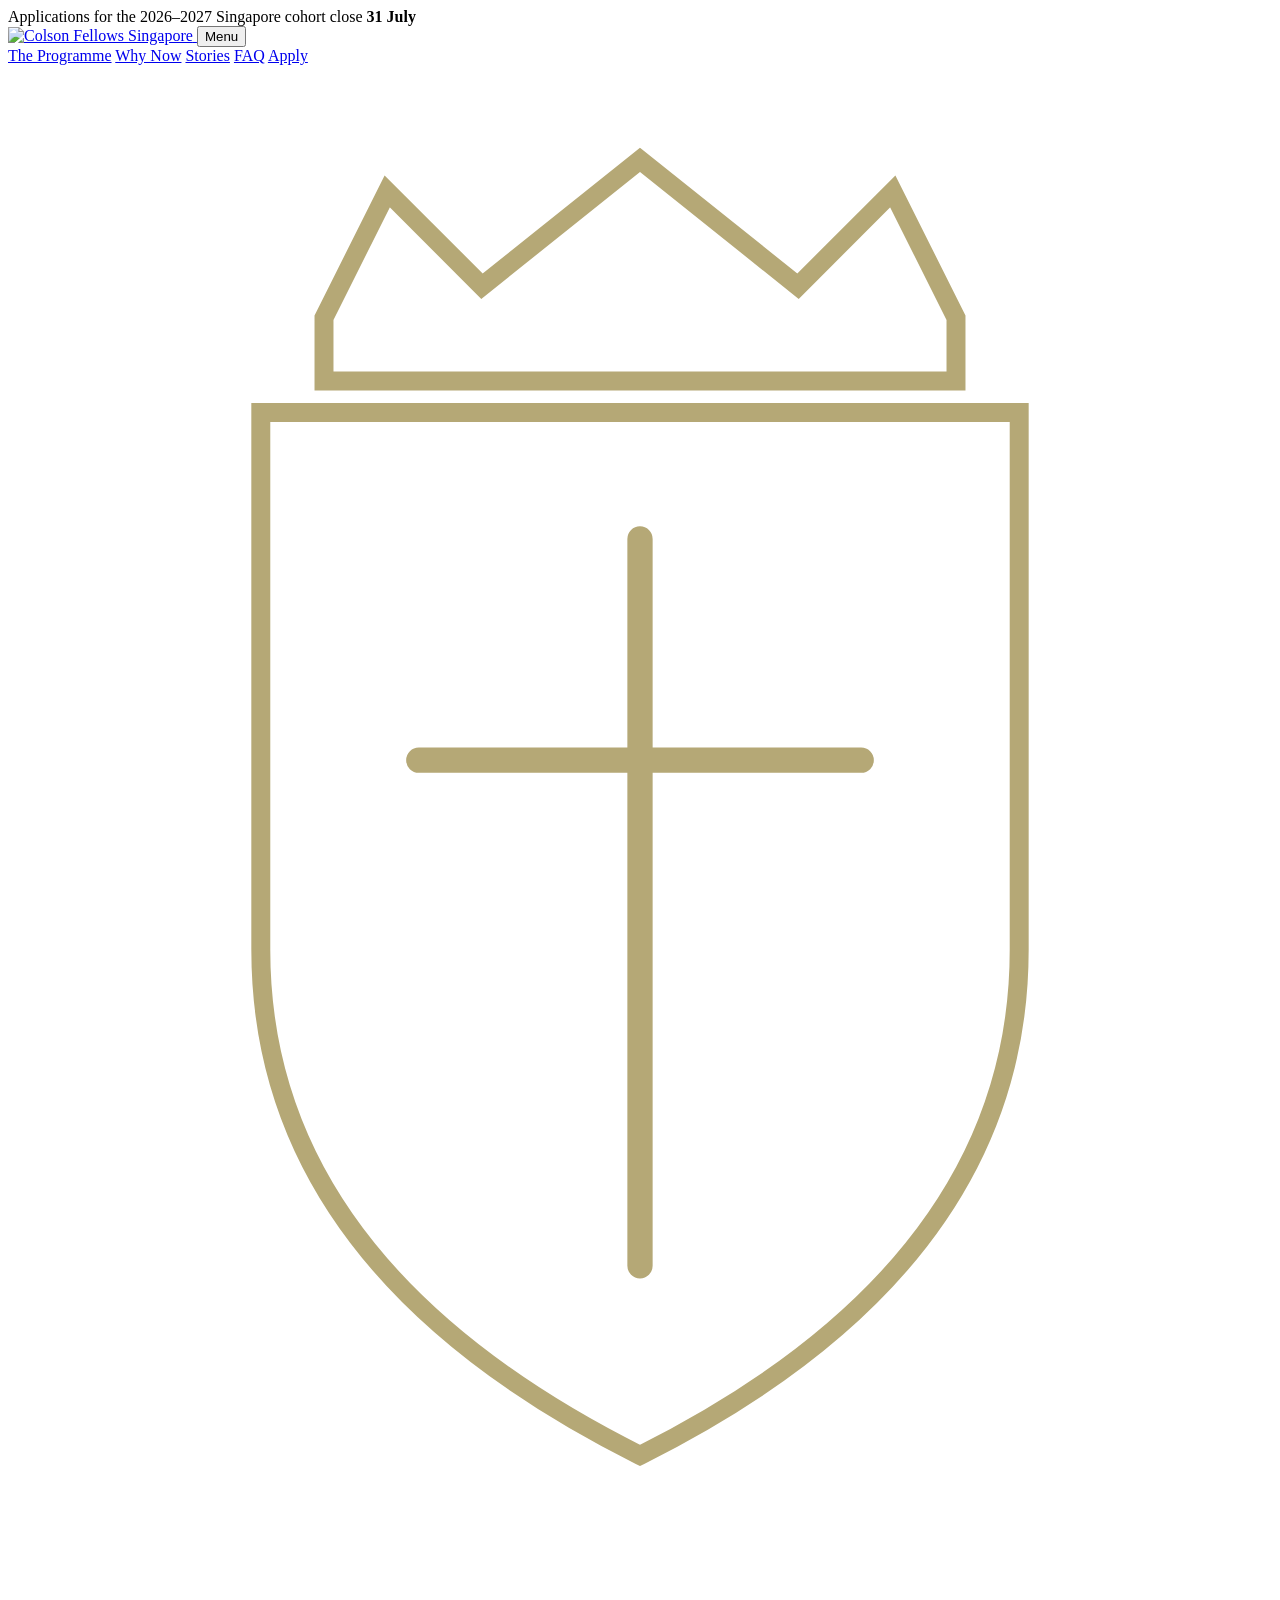
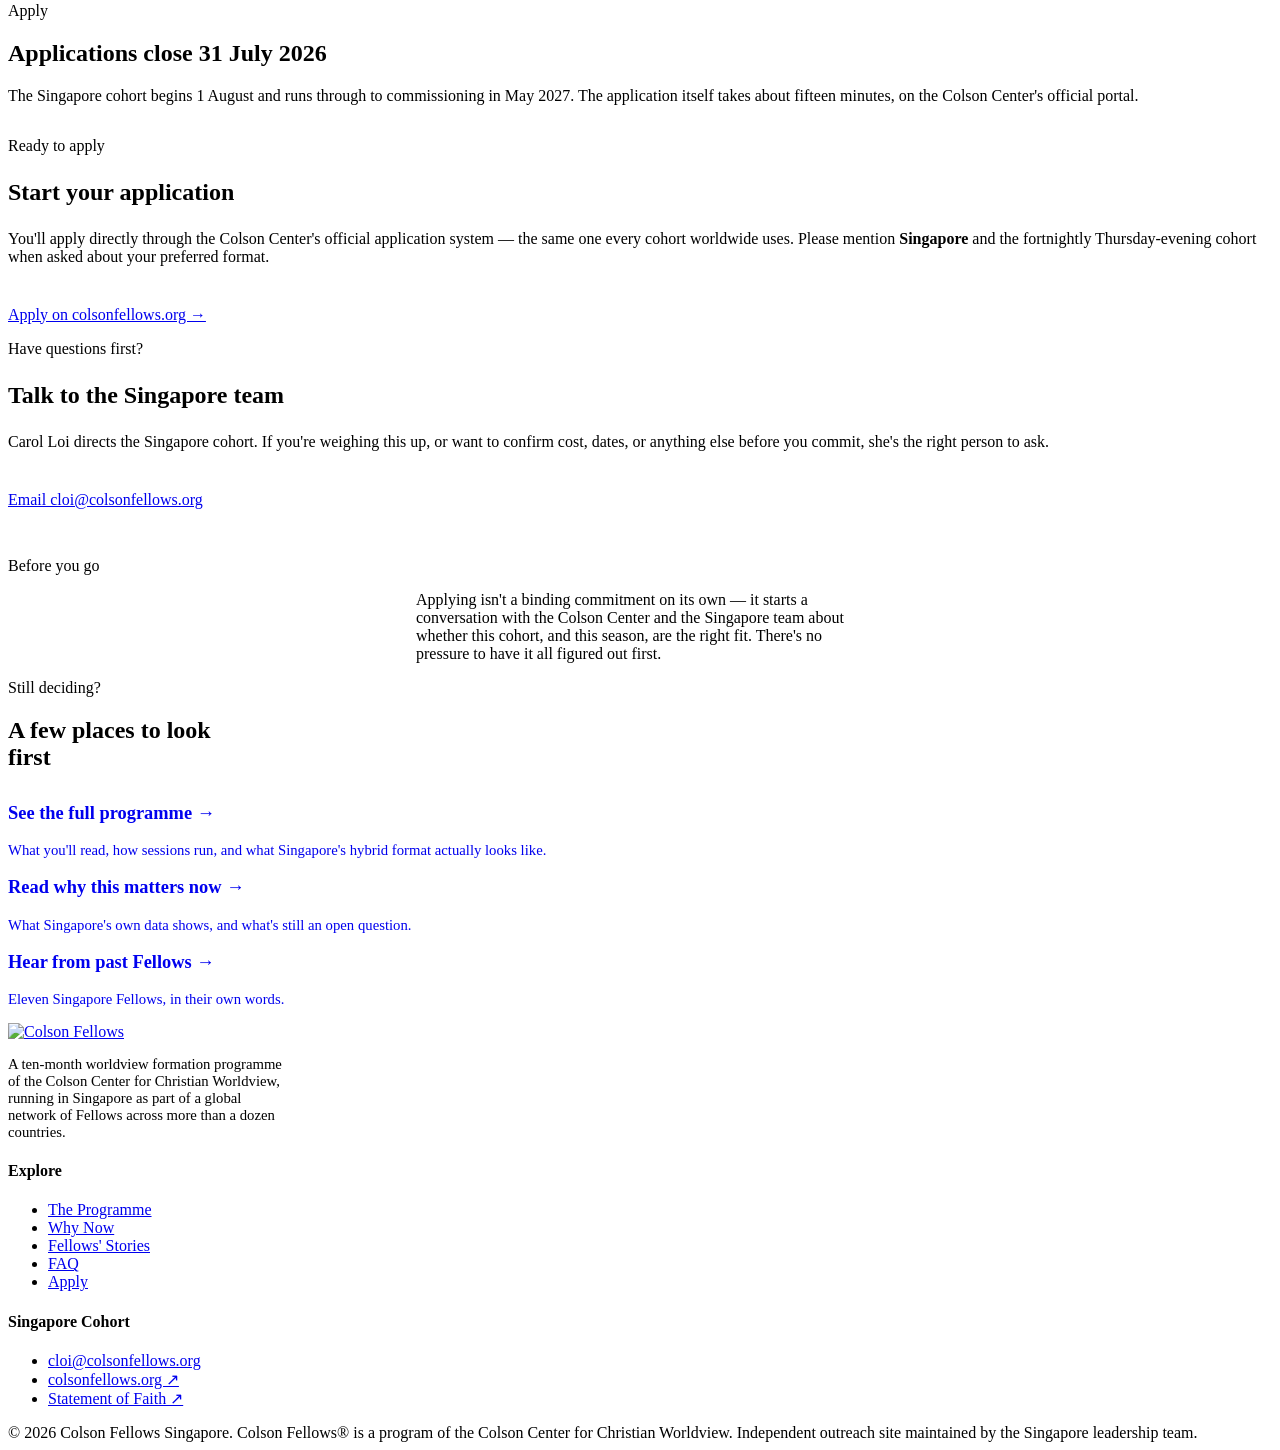
==== apply.html @ 88bb486b "Add files via upload" ====
<!DOCTYPE html>
<html lang="en">
<head>
<meta charset="UTF-8">
<meta name="viewport" content="width=device-width, initial-scale=1.0">
<title>Apply — Colson Fellows Singapore</title>
<meta name="description" content="Apply for the 2026–2027 Colson Fellows Singapore cohort. Applications close 31 July 2026.">
<link rel="icon" type="image/png" sizes="16x16" href="images/favicon-16.png">
<link rel="icon" type="image/png" sizes="32x32" href="images/favicon-32.png">
<link rel="apple-touch-icon" href="images/favicon-180.png">
<link rel="stylesheet" href="css/style.css">
</head>
<body>

<div class="utility-bar">
  Applications for the 2026–2027 Singapore cohort close <strong>31 July</strong>
</div>

<header class="site">
  <div class="site-nav">
    <a href="index.html" class="brand">
      <img src="images/logo.webp" alt="Colson Fellows">
      <span class="brand-region">Singapore</span>
    </a>
    <button class="nav-toggle" aria-label="Toggle navigation" aria-expanded="false">Menu</button>
    <nav class="primary" id="primary-nav">
      <a href="program.html">The Programme</a>
      <a href="why.html">Why Now</a>
      <a href="stories.html">Stories</a>
      <a href="faq.html">FAQ</a>
      <a href="apply.html" class="btn-apply-nav" aria-current="page">Apply</a>
    </nav>
  </div>
</header>

<main>

  <section class="hero center">
    <svg class="hero-crest" viewBox="0 0 200 240" xmlns="http://www.w3.org/2000/svg" aria-hidden="true" focusable="false">
      <path d="M50 40 L60 20 L75 35 L100 15 L125 35 L140 20 L150 40 L150 50 L50 50 Z" fill="none" stroke="#B5A876" stroke-width="3"/>
      <path d="M40 55 L160 55 L160 140 Q160 190 100 220 Q40 190 40 140 Z" fill="none" stroke="#B5A876" stroke-width="3"/>
      <path d="M100 75 L100 190 M65 110 L135 110" stroke="#B5A876" stroke-width="4" stroke-linecap="round"/>
    </svg>
    <div class="wrap-narrow">
      <p class="eyebrow" style="justify-content:center;">Apply</p>
      <h1>Applications close 31 July 2026</h1>
      <p class="lede" style="margin-left:auto; margin-right:auto;">The Singapore cohort begins 1 August and runs through to commissioning in May 2027. The application itself takes about fifteen minutes, on the Colson Center's official portal.</p>
    </div>
  </section>

  <section class="on-cream">
    <div class="wrap-narrow">
      <div class="two-col" style="align-items:stretch;">

        <div class="card center" style="border-top:4px solid var(--gold); display:flex; flex-direction:column; justify-content:space-between;">
          <div>
            <p class="pill">Ready to apply</p>
            <h3 style="font-size:1.5rem;">Start your application</h3>
            <p>You'll apply directly through the Colson Center's official application system — the same one every cohort worldwide uses. Please mention <strong>Singapore</strong> and the fortnightly Thursday-evening cohort when asked about your preferred format.</p>
          </div>
          <a href="https://www.colsonfellows.org/apply/" target="_blank" rel="noopener" class="btn btn-gold btn-lg btn-block" style="margin-top:1.5rem;">Apply on colsonfellows.org →</a>
        </div>

        <div class="card center" style="display:flex; flex-direction:column; justify-content:space-between;">
          <div>
            <p class="pill" style="background:var(--parchment);">Have questions first?</p>
            <h3 style="font-size:1.5rem;">Talk to the Singapore team</h3>
            <p>Carol Loi directs the Singapore cohort. If you're weighing this up, or want to confirm cost, dates, or anything else before you commit, she's the right person to ask.</p>
          </div>
          <a href="mailto:cloi@colsonfellows.org" class="btn btn-outline-navy btn-lg btn-block" style="margin-top:1.5rem;">Email cloi@colsonfellows.org</a>
        </div>

      </div>

      <div class="format-box center" style="margin-top:3rem;">
        <p class="eyebrow" style="justify-content:center;">Before you go</p>
        <p style="max-width:56ch; margin:0 auto;">Applying isn't a binding commitment on its own — it starts a conversation with the Colson Center and the Singapore team about whether this cohort, and this season, are the right fit. There's no pressure to have it all figured out first.</p>
      </div>
    </div>
  </section>

  <section class="on-navy">
    <div class="wrap">
      <p class="eyebrow">Still deciding?</p>
      <h2 style="max-width:20ch;">A few places to look first</h2>
      <div class="grid grid-3" style="margin-top:2rem;">
        <a href="program.html" class="card" style="background:var(--navy-mid); border-color:var(--line-on-navy); text-decoration:none;">
          <h3 style="color:var(--cream); font-size:1.15rem;">See the full programme →</h3>
          <p style="color:var(--gold-light); font-size:0.92rem;">What you'll read, how sessions run, and what Singapore's hybrid format actually looks like.</p>
        </a>
        <a href="why.html" class="card" style="background:var(--navy-mid); border-color:var(--line-on-navy); text-decoration:none;">
          <h3 style="color:var(--cream); font-size:1.15rem;">Read why this matters now →</h3>
          <p style="color:var(--gold-light); font-size:0.92rem;">What Singapore's own data shows, and what's still an open question.</p>
        </a>
        <a href="stories.html" class="card" style="background:var(--navy-mid); border-color:var(--line-on-navy); text-decoration:none;">
          <h3 style="color:var(--cream); font-size:1.15rem;">Hear from past Fellows →</h3>
          <p style="color:var(--gold-light); font-size:0.92rem;">Eleven Singapore Fellows, in their own words.</p>
        </a>
      </div>
    </div>
  </section>

</main>

<footer class="site">
  <div class="wrap">
    <div class="foot-grid">
      <div>
        <a href="index.html" class="brand"><img src="images/logo.webp" alt="Colson Fellows"></a>
        <p style="max-width:38ch; font-size:0.92rem;">A ten-month worldview formation programme of the Colson Center for Christian Worldview, running in Singapore as part of a global network of Fellows across more than a dozen countries.</p>
      </div>
      <div>
        <h4>Explore</h4>
        <ul>
          <li><a href="program.html">The Programme</a></li>
          <li><a href="why.html">Why Now</a></li>
          <li><a href="stories.html">Fellows' Stories</a></li>
          <li><a href="faq.html">FAQ</a></li>
          <li><a href="apply.html">Apply</a></li>
        </ul>
      </div>
      <div>
        <h4>Singapore Cohort</h4>
        <ul>
          <li><a href="mailto:cloi@colsonfellows.org">cloi@colsonfellows.org</a></li>
          <li><a href="https://www.colsonfellows.org" target="_blank" rel="noopener">colsonfellows.org ↗</a></li>
          <li><a href="https://www.colsonfellows.org/statement-of-faith/" target="_blank" rel="noopener">Statement of Faith ↗</a></li>
        </ul>
      </div>
    </div>
    <div class="fine">
      <span>&copy; 2026 Colson Fellows Singapore. Colson Fellows&reg; is a program of the Colson Center for Christian Worldview.</span>
      <span>Independent outreach site maintained by the Singapore leadership team.</span>
    </div>
  </div>
</footer>

<script src="js/main.js"></script>
</body>
</html>
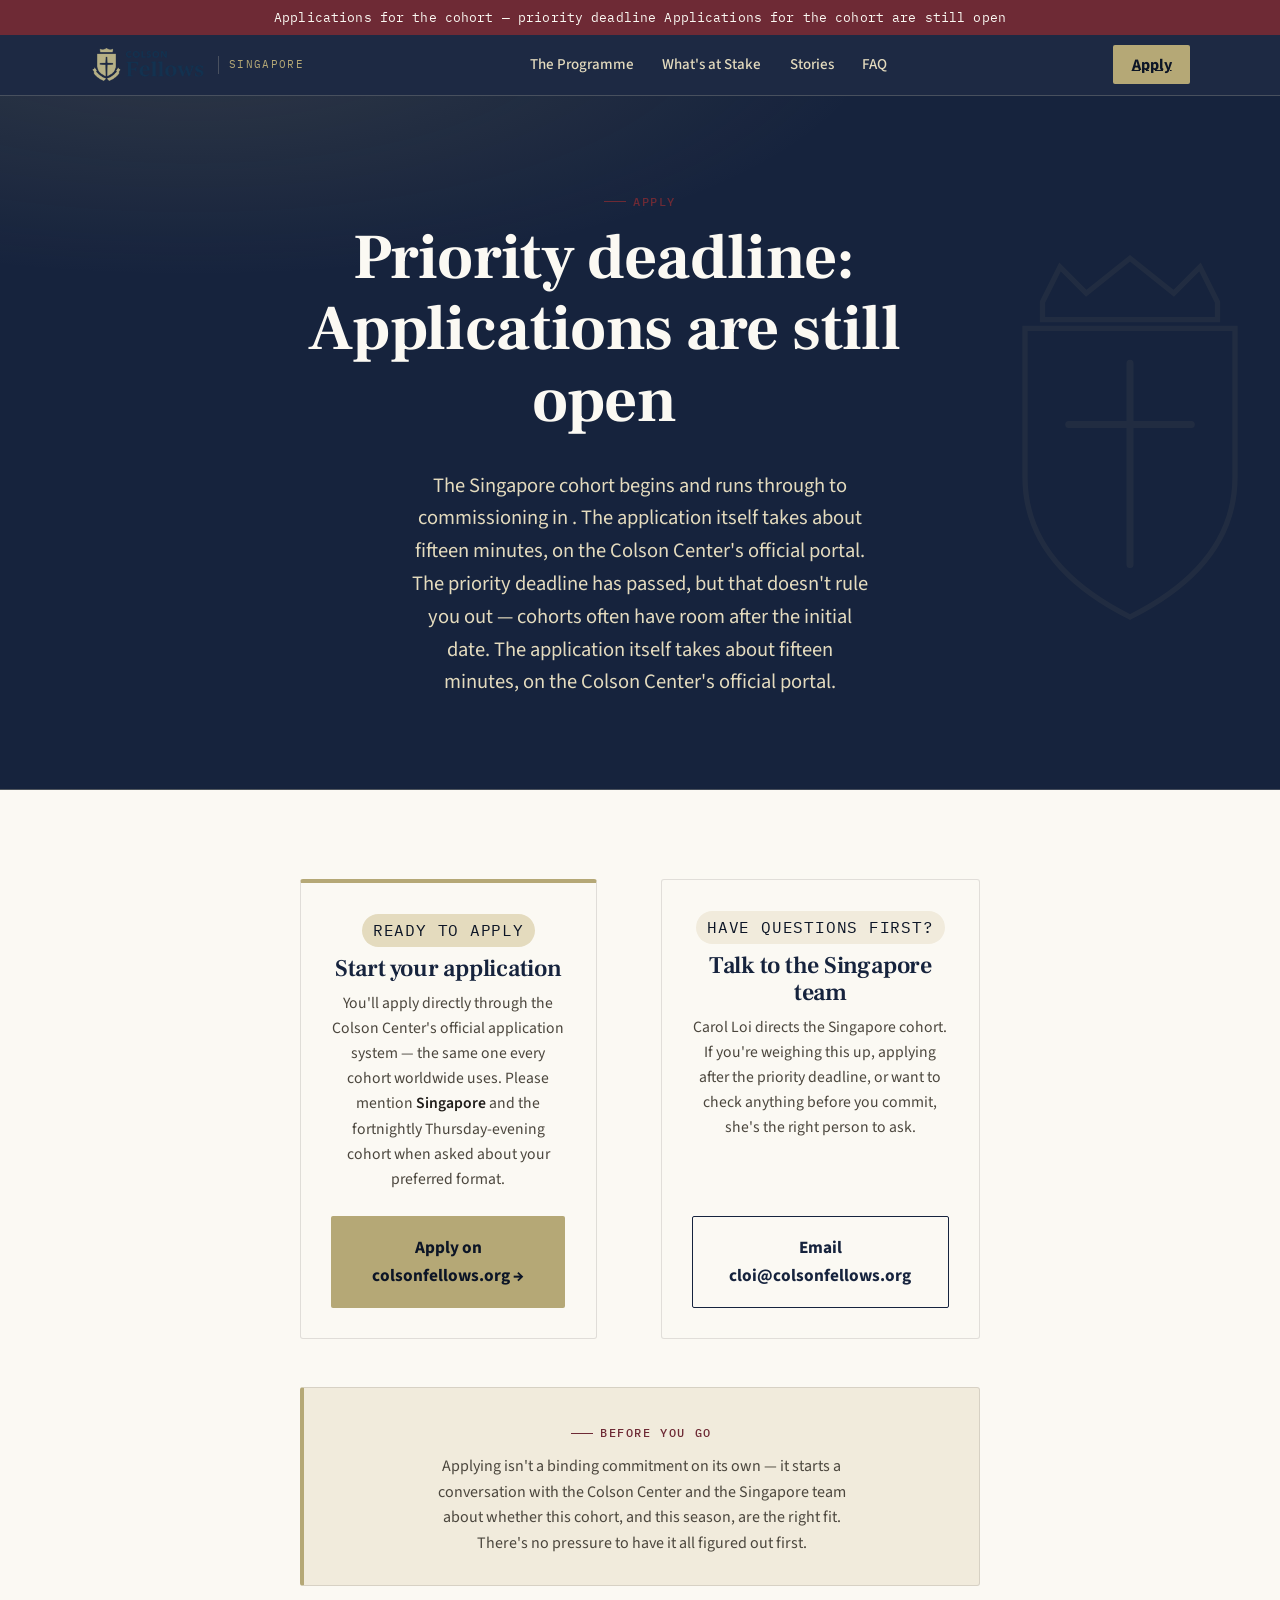
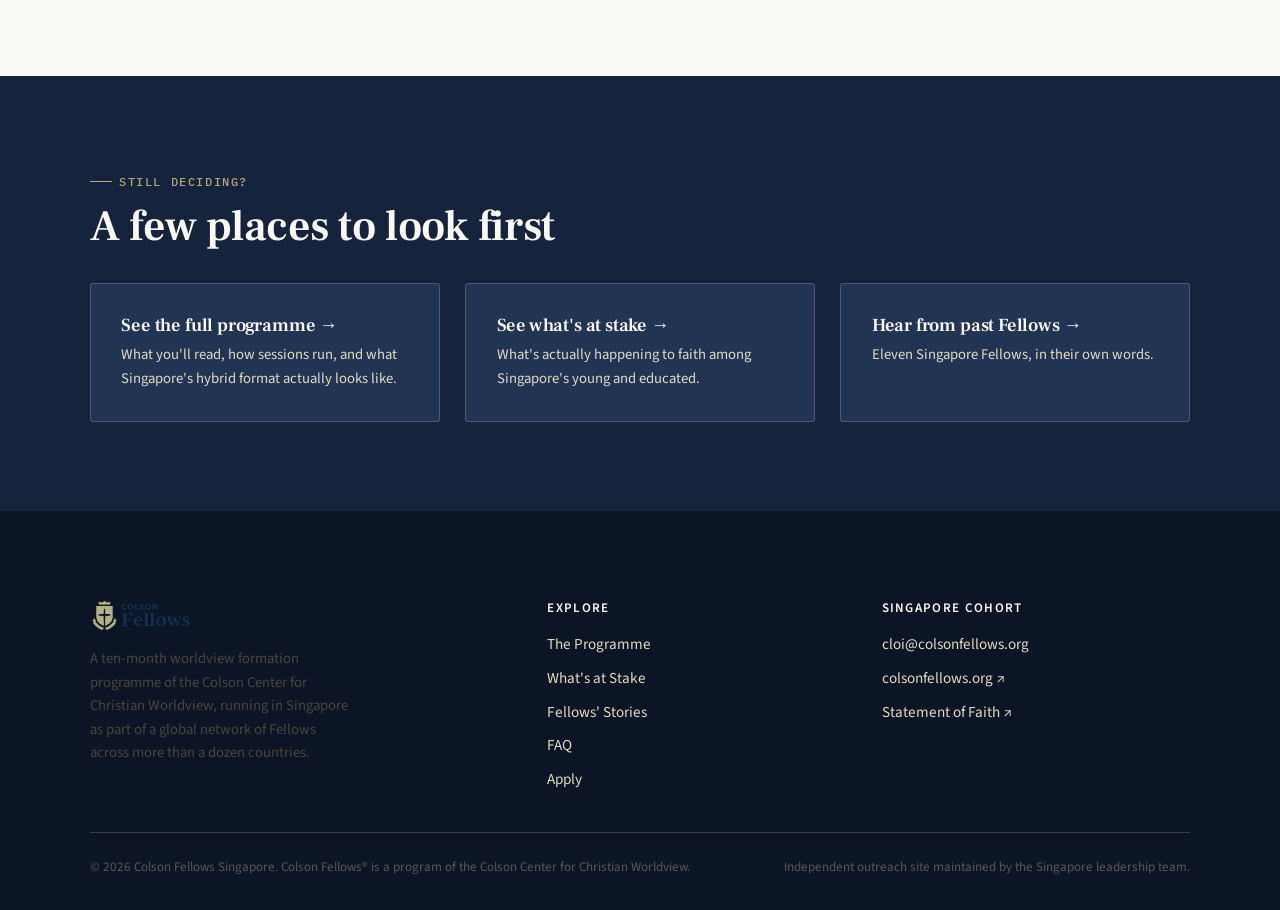
==== commit b33e0ddf: "Add files via upload" ====
--- a/apply.html
+++ b/apply.html
@@ -4,7 +4,7 @@
 <meta charset="UTF-8">
 <meta name="viewport" content="width=device-width, initial-scale=1.0">
 <title>Apply — Colson Fellows Singapore</title>
-<meta name="description" content="Apply for the 2026–2027 Colson Fellows Singapore cohort. Applications close 31 July 2026.">
+<meta name="description" content="Apply for the Colson Fellows Singapore cohort.">
 <link rel="icon" type="image/png" sizes="16x16" href="images/favicon-16.png">
 <link rel="icon" type="image/png" sizes="32x32" href="images/favicon-32.png">
 <link rel="apple-touch-icon" href="images/favicon-180.png">
@@ -13,7 +13,8 @@
 <body>
 
 <div class="utility-bar">
-  Applications for the 2026–2027 Singapore cohort close <strong>31 July</strong>
+  <span data-before-deadline>Applications for the <span data-field="cohortLabel"></span> cohort — priority deadline <strong data-field="applicationDeadline"></strong></span>
+  <span data-after-deadline>Applications for the <span data-field="cohortLabel"></span> cohort are still open</span>
 </div>
 
 <header class="site">
@@ -22,14 +23,16 @@
       <img src="images/logo.webp" alt="Colson Fellows">
       <span class="brand-region">Singapore</span>
     </a>
-    <button class="nav-toggle" aria-label="Toggle navigation" aria-expanded="false">Menu</button>
     <nav class="primary" id="primary-nav">
       <a href="program.html">The Programme</a>
-      <a href="why.html">Why Now</a>
+      <a href="why.html">What's at Stake</a>
       <a href="stories.html">Stories</a>
       <a href="faq.html">FAQ</a>
+    </nav>
+    <div class="nav-actions">
       <a href="apply.html" class="btn-apply-nav" aria-current="page">Apply</a>
-    </nav>
+      <button class="nav-toggle" aria-label="Toggle navigation" aria-expanded="false">Menu</button>
+    </div>
   </div>
 </header>
 
@@ -43,8 +46,11 @@
     </svg>
     <div class="wrap-narrow">
       <p class="eyebrow" style="justify-content:center;">Apply</p>
-      <h1>Applications close 31 July 2026</h1>
-      <p class="lede" style="margin-left:auto; margin-right:auto;">The Singapore cohort begins 1 August and runs through to commissioning in May 2027. The application itself takes about fifteen minutes, on the Colson Center's official portal.</p>
+      <h1><span data-before-deadline>Priority deadline: <span data-field="applicationDeadline"></span></span><span data-after-deadline>Applications are still open</span></h1>
+      <p class="lede" style="margin-left:auto; margin-right:auto;">
+        <span data-before-deadline>The <span data-field="cohortLabel"></span> Singapore cohort begins <span data-field="cohortStart"></span> and runs through to commissioning in <span data-field="commissioning"></span>. The application itself takes about fifteen minutes, on the Colson Center's official portal.</span>
+        <span data-after-deadline>The priority deadline has passed, but that doesn't rule you out — cohorts often have room after the initial date. The application itself takes about fifteen minutes, on the Colson Center's official portal.</span>
+      </p>
     </div>
   </section>
 
@@ -65,7 +71,7 @@
           <div>
             <p class="pill" style="background:var(--parchment);">Have questions first?</p>
             <h3 style="font-size:1.5rem;">Talk to the Singapore team</h3>
-            <p>Carol Loi directs the Singapore cohort. If you're weighing this up, or want to confirm cost, dates, or anything else before you commit, she's the right person to ask.</p>
+            <p>Carol Loi directs the Singapore cohort. If you're weighing this up, applying after the priority deadline, or want to check anything before you commit, she's the right person to ask.</p>
           </div>
           <a href="mailto:cloi@colsonfellows.org" class="btn btn-outline-navy btn-lg btn-block" style="margin-top:1.5rem;">Email cloi@colsonfellows.org</a>
         </div>
@@ -89,8 +95,8 @@
           <p style="color:var(--gold-light); font-size:0.92rem;">What you'll read, how sessions run, and what Singapore's hybrid format actually looks like.</p>
         </a>
         <a href="why.html" class="card" style="background:var(--navy-mid); border-color:var(--line-on-navy); text-decoration:none;">
-          <h3 style="color:var(--cream); font-size:1.15rem;">Read why this matters now →</h3>
-          <p style="color:var(--gold-light); font-size:0.92rem;">What Singapore's own data shows, and what's still an open question.</p>
+          <h3 style="color:var(--cream); font-size:1.15rem;">See what's at stake →</h3>
+          <p style="color:var(--gold-light); font-size:0.92rem;">What's actually happening to faith among Singapore's young and educated.</p>
         </a>
         <a href="stories.html" class="card" style="background:var(--navy-mid); border-color:var(--line-on-navy); text-decoration:none;">
           <h3 style="color:var(--cream); font-size:1.15rem;">Hear from past Fellows →</h3>
@@ -113,7 +119,7 @@
         <h4>Explore</h4>
         <ul>
           <li><a href="program.html">The Programme</a></li>
-          <li><a href="why.html">Why Now</a></li>
+          <li><a href="why.html">What's at Stake</a></li>
           <li><a href="stories.html">Fellows' Stories</a></li>
           <li><a href="faq.html">FAQ</a></li>
           <li><a href="apply.html">Apply</a></li>
@@ -135,6 +141,7 @@
   </div>
 </footer>
 
+<script src="js/config.js"></script>
 <script src="js/main.js"></script>
 </body>
 </html>
--- a/css/style.css
+++ b/css/style.css
@@ -0,0 +1,433 @@
+/* =========================================================
+   Colson Fellows Singapore — Design System
+   Palette drawn from the Colson Fellows crest: deep navy,
+   shield gold, and an aged-parchment ground, with oxblood
+   as the single warm accent. Display type is a literary
+   serif (Frank Ruhl Libre) to echo the programme's own
+   emphasis on reading and formation through old books;
+   body type is a plain, highly-legible humanist sans.
+   ========================================================= */
+
+@import url('https://fonts.googleapis.com/css2?family=Frank+Ruhl+Libre:wght@400;500;600;700;900&family=Source+Sans+3:ital,wght@0,400;0,500;0,600;0,700;1,400&family=IBM+Plex+Mono:wght@400;500&display=swap');
+
+:root{
+  /* Colour */
+  --navy:        #16233D;
+  --navy-dark:   #0C1526;
+  --navy-mid:    #223454;
+  --gold:        #B5A876;
+  --gold-light:  #E4DBBE;
+  --parchment:   #F1EBDC;
+  --cream:       #FBF9F3;
+  --oxblood:     #6E2A35;
+  --oxblood-dark:#4E1D25;
+  --ink:         #201D1A;
+  --ink-soft:    #4B463D;
+  --ink-faint:   #7A7568;
+  --line:        rgba(32,29,26,0.12);
+  --line-on-navy:rgba(228,219,190,0.22);
+
+  /* Type */
+  --serif: 'Frank Ruhl Libre', Georgia, 'Times New Roman', serif;
+  --sans: 'Source Sans 3', -apple-system, BlinkMacSystemFont, 'Segoe UI', sans-serif;
+  --mono: 'IBM Plex Mono', ui-monospace, 'SF Mono', Menlo, monospace;
+
+  /* Rhythm */
+  --gap: clamp(1.25rem, 2vw, 2rem);
+  --section-pad: clamp(3.5rem, 7vw, 6.5rem);
+  --radius: 3px;
+  --max: 1180px;
+  --max-narrow: 760px;
+}
+
+/* ---------- Reset ---------- */
+*, *::before, *::after{ box-sizing: border-box; }
+html{ scroll-behavior: smooth; }
+@media (prefers-reduced-motion: reduce){
+  html{ scroll-behavior: auto; }
+  *, *::before, *::after{ animation-duration: 0.01ms !important; animation-iteration-count: 1 !important; transition-duration: 0.01ms !important; scroll-behavior: auto !important; }
+}
+body{ margin:0; }
+img{ max-width:100%; display:block; }
+ul, ol{ margin:0; padding:0; }
+a{ color: inherit; }
+button{ font: inherit; }
+
+body{
+  font-family: var(--sans);
+  color: var(--ink);
+  background: var(--cream);
+  line-height: 1.6;
+  -webkit-font-smoothing: antialiased;
+}
+
+h1,h2,h3,h4{
+  font-family: var(--serif);
+  color: var(--navy);
+  line-height: 1.12;
+  margin: 0 0 0.5em;
+  font-weight: 600;
+  letter-spacing: -0.01em;
+}
+h1{ font-size: clamp(2.4rem, 5vw, 4rem); font-weight: 700; }
+h2{ font-size: clamp(1.9rem, 3.4vw, 2.8rem); }
+h3{ font-size: clamp(1.3rem, 2vw, 1.6rem); }
+p{ margin: 0 0 1.1em; color: var(--ink-soft); }
+p:last-child{ margin-bottom: 0; }
+strong{ color: var(--ink); font-weight: 600; }
+
+.lede{ font-size: clamp(1.1rem, 1.6vw, 1.35rem); color: var(--ink-soft); }
+
+/* visible keyboard focus everywhere */
+a:focus-visible, button:focus-visible, input:focus-visible, textarea:focus-visible{
+  outline: 2px solid var(--oxblood);
+  outline-offset: 3px;
+  border-radius: 2px;
+}
+
+/* ---------- Layout ---------- */
+.wrap{ max-width: var(--max); margin: 0 auto; padding: 0 clamp(1.25rem, 4vw, 2.5rem); }
+.wrap-narrow{ max-width: var(--max-narrow); margin: 0 auto; padding: 0 clamp(1.25rem, 4vw, 2.5rem); }
+section{ padding: var(--section-pad) 0; }
+.tight{ padding-top: calc(var(--section-pad) * 0.5); padding-bottom: calc(var(--section-pad) * 0.5); }
+
+.on-navy{ background: var(--navy); color: var(--gold-light); }
+.on-navy h1, .on-navy h2, .on-navy h3{ color: var(--cream); }
+.on-navy p{ color: var(--gold-light); }
+.on-parchment{ background: var(--parchment); }
+.on-cream{ background: var(--cream); }
+
+.eyebrow{
+  font-family: var(--mono);
+  font-size: 0.72rem;
+  letter-spacing: 0.14em;
+  text-transform: uppercase;
+  color: var(--oxblood);
+  display: inline-flex;
+  align-items: center;
+  gap: 0.6em;
+  margin-bottom: 1em;
+  font-weight: 500;
+}
+.on-navy .eyebrow{ color: var(--gold); }
+.eyebrow::before{
+  content:"";
+  width: 22px; height: 1px;
+  background: currentColor;
+  display:inline-block;
+}
+
+/* data / citation tag — used any time a specific figure or date appears,
+   so a reader can tell "sourced fact" from "narrative copy" at a glance */
+.tag{
+  font-family: var(--mono);
+  font-size: 0.72rem;
+  letter-spacing: 0.02em;
+  color: var(--ink-faint);
+  border: 1px solid var(--line);
+  padding: 0.15em 0.55em;
+  border-radius: 2px;
+  white-space: nowrap;
+}
+.on-navy .tag{ color: var(--gold-light); border-color: var(--line-on-navy); }
+
+/* ---------- Header ---------- */
+.utility-bar{
+  background: var(--oxblood);
+  color: var(--cream);
+  font-family: var(--mono);
+  font-size: 0.82rem;
+  text-align: center;
+  padding: 0.55em 1em;
+  letter-spacing: 0.01em;
+}
+.utility-bar a{ color: var(--gold-light); text-decoration: underline; text-underline-offset: 3px; }
+
+header.site{
+  position: sticky; top: 0; z-index: 40;
+  background: rgba(22,35,61,0.97);
+  backdrop-filter: blur(6px);
+  border-bottom: 1px solid var(--line-on-navy);
+}
+.site-nav{
+  max-width: var(--max);
+  margin: 0 auto;
+  padding: 0.7rem clamp(1.25rem, 4vw, 2.5rem);
+  display: flex;
+  align-items: center;
+  justify-content: space-between;
+  gap: 1.5rem;
+}
+.brand{ display:flex; align-items:center; gap:0.65rem; text-decoration:none; flex-shrink:0; }
+.brand img{ height: 34px; width:auto; }
+.brand-region{
+  font-family: var(--mono);
+  font-size: 0.68rem;
+  letter-spacing: 0.12em;
+  color: var(--gold);
+  text-transform: uppercase;
+  border-left: 1px solid var(--line-on-navy);
+  padding-left: 0.65rem;
+  margin-left: 0.1rem;
+}
+nav.primary{ display:flex; align-items:center; gap: clamp(1rem, 2vw, 2rem); }
+nav.primary a{
+  color: var(--gold-light);
+  text-decoration: none;
+  font-size: 0.94rem;
+  font-weight: 500;
+  padding: 0.4em 0.1em;
+  border-bottom: 1px solid transparent;
+  transition: border-color .15s ease, color .15s ease;
+}
+nav.primary a:hover{ color: var(--cream); border-color: var(--gold); }
+nav.primary a[aria-current="page"]{ color: var(--cream); border-color: var(--gold); }
+.btn-apply-nav{
+  background: var(--gold);
+  color: var(--navy-dark) !important;
+  padding: 0.55em 1.15em !important;
+  border-radius: 2px;
+  font-weight: 700 !important;
+  border-bottom: none !important;
+}
+.btn-apply-nav:hover{ background: var(--gold-light); border-color: transparent !important; }
+
+.nav-toggle{
+  display:none;
+  background:none; border:1px solid var(--line-on-navy); color:var(--cream);
+  padding: 0.5em 0.7em; border-radius:2px; cursor:pointer;
+}
+
+@media (max-width: 820px){
+  nav.primary{
+    position: fixed; inset: 60px 0 0 0; height: calc(100vh - 60px);
+    background: var(--navy-dark);
+    flex-direction: column; align-items: flex-start; justify-content: flex-start;
+    padding: 2rem clamp(1.25rem, 6vw, 2.5rem);
+    transform: translateX(100%);
+    transition: transform .25s ease;
+    overflow-y:auto;
+  }
+  nav.primary.open{ transform: translateX(0); }
+  nav.primary a{ font-size: 1.25rem; width:100%; padding: 0.7em 0; border-bottom: 1px solid var(--line-on-navy); }
+  .btn-apply-nav{ margin-top: 1rem; text-align:center; }
+  .nav-toggle{ display:block; }
+  .brand-region{ display:none; }
+}
+
+/* ---------- Buttons ---------- */
+.btn{
+  display: inline-flex;
+  align-items: center;
+  gap: 0.5em;
+  font-weight: 700;
+  text-decoration: none;
+  padding: 0.85em 1.7em;
+  border-radius: 2px;
+  border: 1.5px solid transparent;
+  font-size: 1rem;
+  cursor: pointer;
+  transition: transform .15s ease, background .15s ease, border-color .15s ease, color .15s ease;
+}
+.btn:hover{ transform: translateY(-1px); }
+.btn-gold{ background: var(--gold); color: var(--navy-dark); }
+.btn-gold:hover{ background: var(--gold-light); }
+.btn-outline-navy{ border-color: var(--navy); color: var(--navy); background:transparent; }
+.btn-outline-navy:hover{ background: var(--navy); color: var(--cream); }
+.btn-outline-cream{ border-color: var(--line-on-navy); color: var(--cream); background:transparent; }
+.btn-outline-cream:hover{ border-color: var(--gold); color: var(--gold); }
+.btn-block{ width:100%; justify-content:center; }
+.btn-lg{ padding: 1em 2.1em; font-size: 1.08rem; }
+
+.cta-row{ display:flex; flex-wrap:wrap; gap: 1rem; align-items:center; }
+
+/* ---------- Hero ---------- */
+.hero{
+  background:
+    radial-gradient(ellipse 90% 60% at 15% -10%, rgba(181,168,118,0.16), transparent 60%),
+    var(--navy);
+  color: var(--cream);
+  position: relative;
+  overflow: hidden;
+  border-bottom: 1px solid var(--line-on-navy);
+}
+.hero .wrap{ padding-top: clamp(3.5rem, 8vw, 6rem); padding-bottom: clamp(3.5rem, 8vw, 6rem); position:relative; }
+.hero h1{ color: var(--cream); max-width: 16ch; }
+.hero .lede{ color: var(--gold-light); max-width: 46ch; margin-top: 1.1rem; }
+.hero-crest{
+  position:absolute; right: -60px; top: 50%; transform: translateY(-50%);
+  width: 420px; height:420px; opacity: 0.07; pointer-events:none;
+}
+@media (max-width: 900px){ .hero-crest{ display:none; } }
+
+/* ---------- Cards ---------- */
+.grid{ display:grid; gap: var(--gap); }
+.grid-2{ grid-template-columns: repeat(2, 1fr); }
+.grid-3{ grid-template-columns: repeat(3, 1fr); }
+.grid-4{ grid-template-columns: repeat(4, 1fr); }
+@media (max-width: 900px){ .grid-3, .grid-4{ grid-template-columns: repeat(2, 1fr); } }
+@media (max-width: 620px){ .grid-2, .grid-3, .grid-4{ grid-template-columns: 1fr; } }
+
+.card{
+  background: var(--cream);
+  border: 1px solid var(--line);
+  padding: 1.9rem;
+  border-radius: var(--radius);
+}
+.card h3{ margin-bottom: 0.5rem; }
+.card p{ font-size: 0.98rem; }
+
+.identify-card{
+  border-left: 3px solid var(--oxblood);
+  padding-left: 1.4rem;
+  background: transparent;
+  border-top:none; border-right:none; border-bottom:none;
+}
+.identify-card h3{ font-family: var(--serif); font-weight:500; font-size: 1.3rem; color: var(--navy); }
+
+/* ---------- Testimonial ---------- */
+.testimonial{
+  background: var(--cream);
+  border: 1px solid var(--line);
+  border-top: 3px solid var(--gold);
+  padding: 1.9rem;
+  border-radius: var(--radius);
+  display:flex;
+  flex-direction:column;
+  height:100%;
+}
+.testimonial p.quote{
+  font-family: var(--serif);
+  font-size: 1.08rem;
+  color: var(--ink);
+  font-style: italic;
+  flex-grow:1;
+}
+.testimonial .who{
+  font-family: var(--mono);
+  font-size: 0.78rem;
+  color: var(--oxblood);
+  text-transform: uppercase;
+  letter-spacing: 0.04em;
+  margin-top: 1rem;
+  border-top: 1px solid var(--line);
+  padding-top: 0.8rem;
+}
+
+/* ---------- Timeline / format ---------- */
+.timeline{
+  display:flex; flex-wrap:wrap; gap: 0;
+  border: 1px solid var(--line-on-navy);
+  border-radius: var(--radius);
+  overflow:hidden;
+}
+.timeline .step{
+  flex: 1 1 160px;
+  padding: 1.4rem 1.3rem;
+  border-right: 1px solid var(--line-on-navy);
+  position:relative;
+}
+.timeline .step:last-child{ border-right:none; }
+.timeline .num{
+  font-family: var(--mono);
+  color: var(--gold);
+  font-size: 0.78rem;
+  display:block;
+  margin-bottom: 0.5rem;
+}
+.timeline .step h4{ font-family: var(--serif); color: var(--cream); font-size:1.05rem; margin:0 0 0.35rem; }
+.timeline .step p{ color: var(--gold-light); font-size: 0.88rem; margin:0; }
+
+.format-box{
+  background: var(--parchment);
+  border: 1px solid var(--line);
+  border-left: 4px solid var(--gold);
+  padding: 1.8rem 2rem;
+  border-radius: var(--radius);
+}
+.format-box .tag{ margin-right: 0.4rem; margin-bottom: 0.4rem; display:inline-block; }
+
+/* ---------- Stat ---------- */
+.stat-row{ display:flex; flex-wrap:wrap; gap: var(--gap); }
+.stat{ flex: 1 1 200px; }
+.stat .num{ font-family: var(--serif); font-size: clamp(2.2rem, 4vw, 3.2rem); color: var(--navy); font-weight:700; line-height:1; }
+.on-navy .stat .num{ color: var(--gold); }
+.stat .label{ font-size: 0.92rem; color: var(--ink-faint); margin-top: 0.4rem; }
+.on-navy .stat .label{ color: var(--gold-light); opacity:0.8; }
+
+/* ---------- Divider / signature crest motif ---------- */
+.divider{
+  display:flex; align-items:center; gap: 1rem;
+  margin: 0 auto var(--gap);
+  max-width: 220px;
+  color: var(--gold);
+}
+.divider .line{ flex:1; height:1px; background: currentColor; opacity:0.5; }
+
+/* ---------- FAQ ---------- */
+details.faq-item{
+  border-bottom: 1px solid var(--line);
+  padding: 1.3rem 0;
+}
+details.faq-item summary{
+  font-family: var(--serif);
+  font-size: 1.15rem;
+  color: var(--navy);
+  cursor: pointer;
+  list-style: none;
+  display:flex;
+  justify-content:space-between;
+  align-items:center;
+  gap:1rem;
+}
+details.faq-item summary::-webkit-details-marker{ display:none; }
+details.faq-item summary::after{
+  content:"+";
+  font-family: var(--mono);
+  font-size:1.3rem;
+  color: var(--oxblood);
+  flex-shrink:0;
+  transition: transform .15s ease;
+}
+details.faq-item[open] summary::after{ content:"–"; }
+details.faq-item .a{ padding-top: 0.9rem; max-width: 62ch; }
+
+/* ---------- Footer ---------- */
+footer.site{
+  background: var(--navy-dark);
+  color: var(--gold-light);
+  padding: var(--section-pad) 0 2rem;
+}
+footer.site .foot-grid{
+  display:grid; grid-template-columns: 1.4fr 1fr 1fr; gap: var(--gap);
+  padding-bottom: 2.5rem; border-bottom: 1px solid var(--line-on-navy);
+}
+@media (max-width: 700px){ footer.site .foot-grid{ grid-template-columns: 1fr; } }
+footer.site h4{ color: var(--cream); font-family: var(--sans); font-size: 0.82rem; text-transform: uppercase; letter-spacing: 0.1em; font-weight:600; margin-bottom: 1rem; }
+footer.site a{ color: var(--gold-light); text-decoration:none; }
+footer.site a:hover{ color: var(--gold); text-decoration: underline; }
+footer.site ul{ list-style:none; display:flex; flex-direction:column; gap: 0.6rem; font-size:0.95rem; }
+footer.site .brand img{ height: 30px; margin-bottom:1rem; }
+footer.site .fine{ font-size:0.82rem; color: var(--ink-faint); opacity:0.7; padding-top: 1.5rem; display:flex; flex-wrap:wrap; gap:0.5rem 1.5rem; justify-content:space-between; }
+
+/* ---------- misc ---------- */
+.list-check{ list-style:none; display:flex; flex-direction:column; gap:0.85rem; }
+.list-check li{ padding-left: 1.7rem; position:relative; }
+.list-check li::before{
+  content:"✓";
+  position:absolute; left:0; top:0.05em;
+  color: var(--oxblood);
+  font-weight:700;
+}
+.pill{
+  display:inline-block; font-family: var(--mono); font-size:0.72rem; letter-spacing:0.05em;
+  text-transform:uppercase; background: var(--gold-light); color: var(--navy-dark);
+  padding: 0.25em 0.7em; border-radius: 20px; margin-bottom: 0.6rem;
+}
+.two-col{ display:grid; grid-template-columns: 1fr 1fr; gap: clamp(2rem, 5vw, 4rem); align-items:start; }
+@media (max-width: 780px){ .two-col{ grid-template-columns: 1fr; } }
+.center{ text-align:center; }
+.center .lede{ margin-left:auto; margin-right:auto; }
+.book-list{ list-style:none; display:flex; flex-direction:column; gap:0.6rem; }
+.book-list li{ padding: 0.6rem 0; border-bottom:1px solid var(--line); font-size:0.98rem; }
+.book-list .author{ color: var(--ink-faint); font-size:0.88rem; }
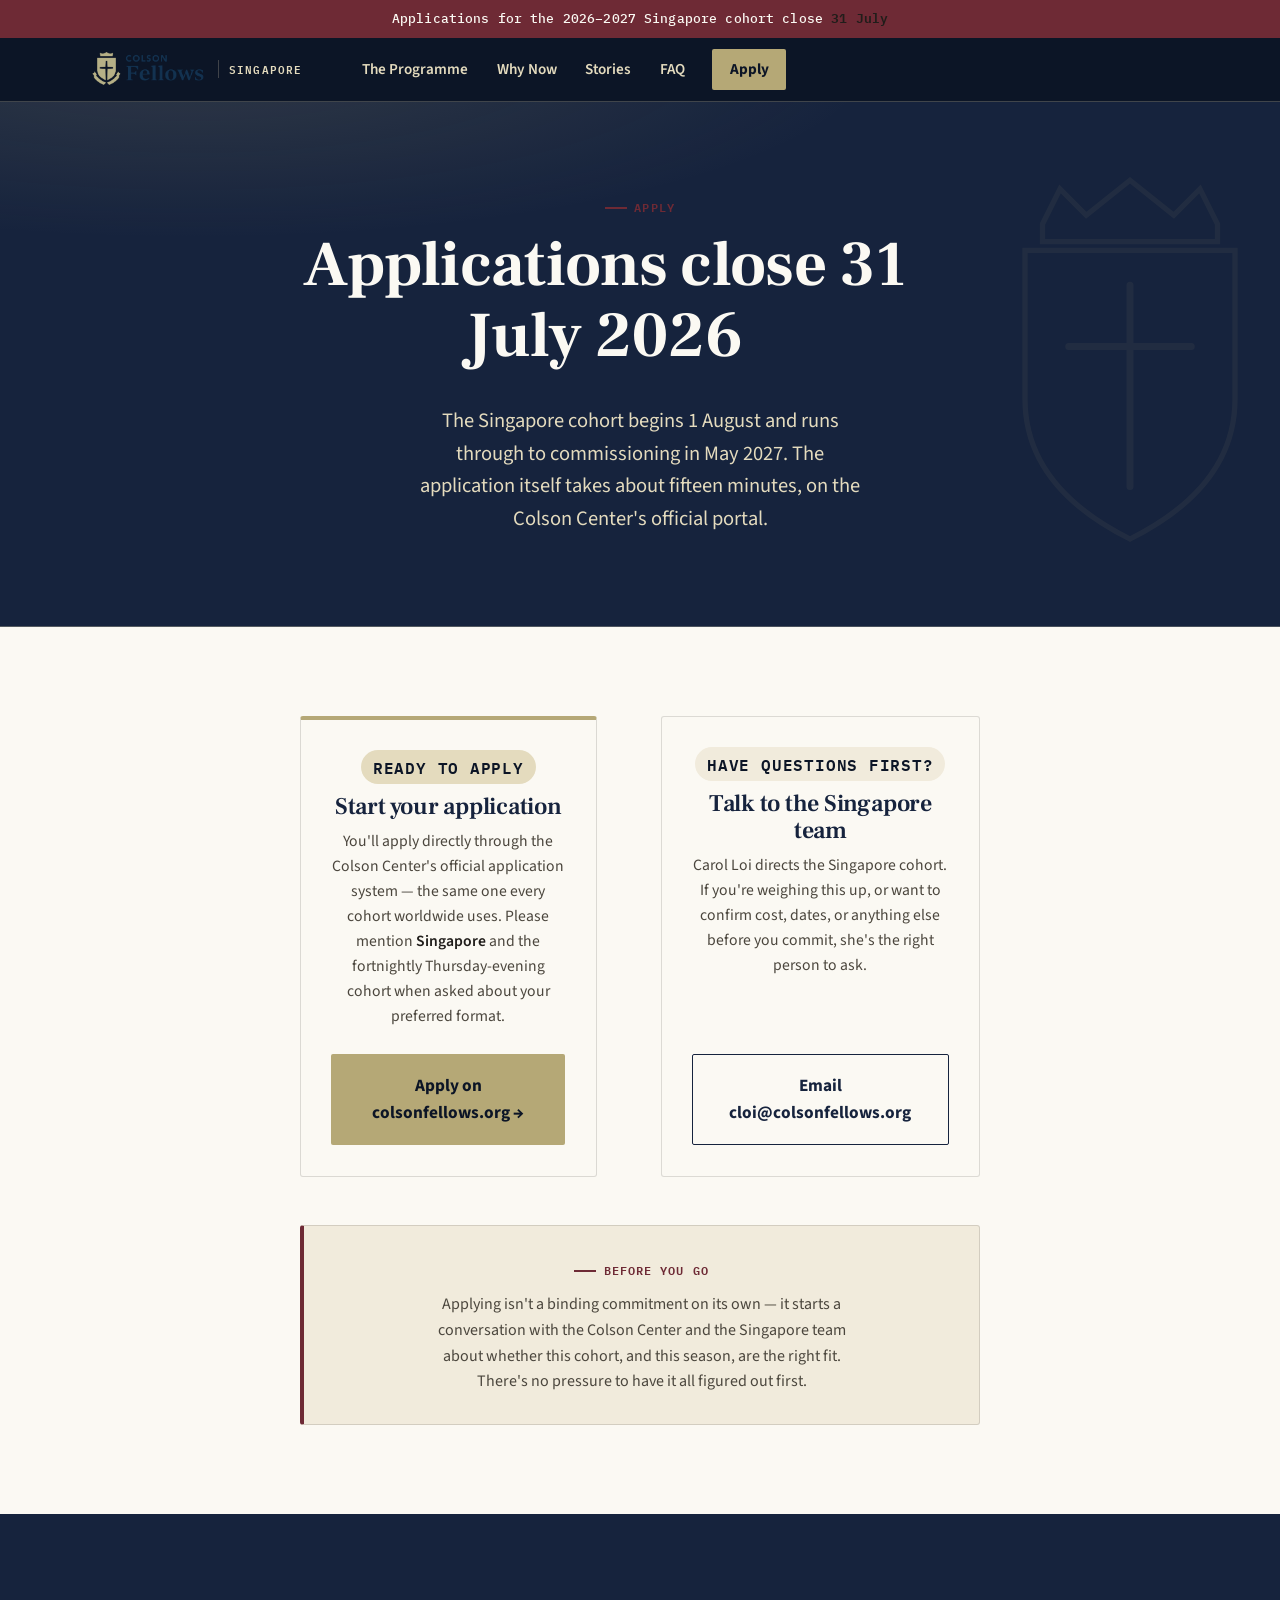
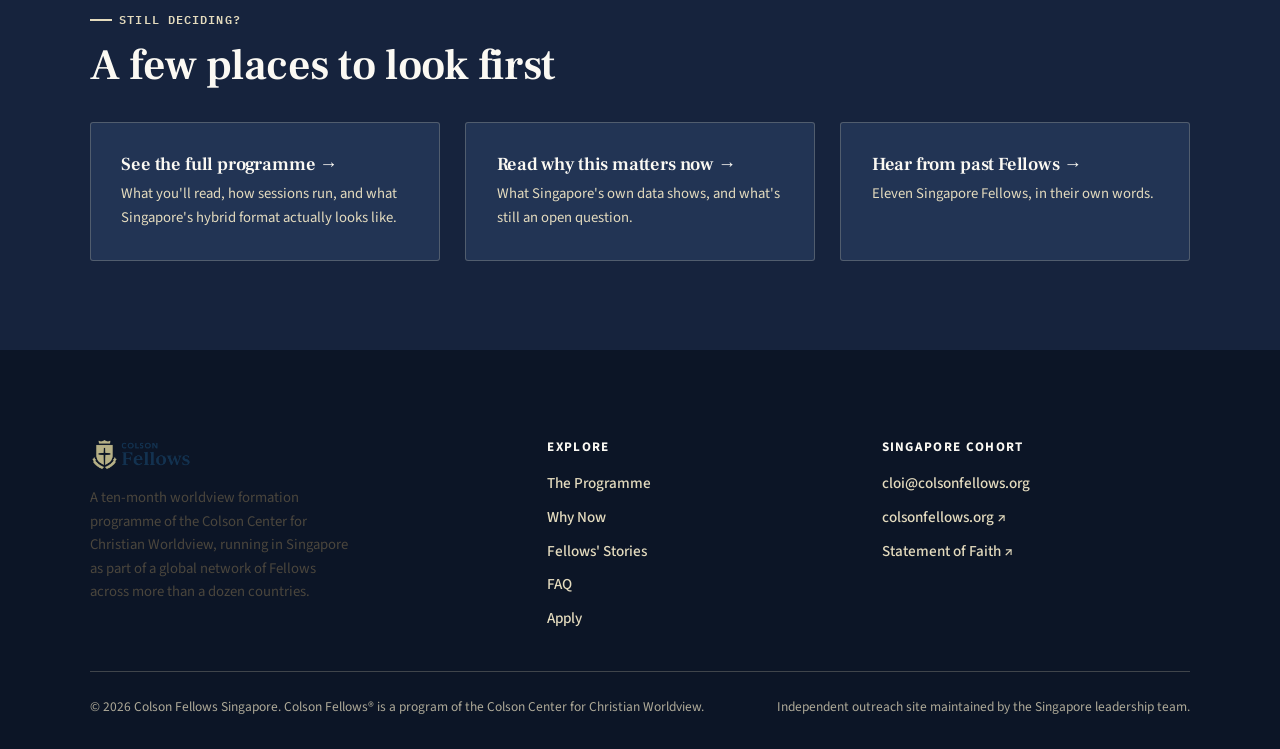
==== commit a3b4d5ad: "Add files via upload" ====
--- a/apply.html
+++ b/apply.html
@@ -4,7 +4,7 @@
 <meta charset="UTF-8">
 <meta name="viewport" content="width=device-width, initial-scale=1.0">
 <title>Apply — Colson Fellows Singapore</title>
-<meta name="description" content="Apply for the Colson Fellows Singapore cohort.">
+<meta name="description" content="Apply for the 2026–2027 Colson Fellows Singapore cohort. Applications close 31 July 2026.">
 <link rel="icon" type="image/png" sizes="16x16" href="images/favicon-16.png">
 <link rel="icon" type="image/png" sizes="32x32" href="images/favicon-32.png">
 <link rel="apple-touch-icon" href="images/favicon-180.png">
@@ -13,8 +13,7 @@
 <body>
 
 <div class="utility-bar">
-  <span data-before-deadline>Applications for the <span data-field="cohortLabel"></span> cohort — priority deadline <strong data-field="applicationDeadline"></strong></span>
-  <span data-after-deadline>Applications for the <span data-field="cohortLabel"></span> cohort are still open</span>
+  Applications for the 2026–2027 Singapore cohort close <strong>31 July</strong>
 </div>
 
 <header class="site">
@@ -23,16 +22,14 @@
       <img src="images/logo.webp" alt="Colson Fellows">
       <span class="brand-region">Singapore</span>
     </a>
+    <button class="nav-toggle" aria-label="Toggle navigation" aria-expanded="false">Menu</button>
     <nav class="primary" id="primary-nav">
       <a href="program.html">The Programme</a>
-      <a href="why.html">What's at Stake</a>
+      <a href="why.html">Why Now</a>
       <a href="stories.html">Stories</a>
       <a href="faq.html">FAQ</a>
+      <a href="apply.html" class="btn-apply-nav" aria-current="page">Apply</a>
     </nav>
-    <div class="nav-actions">
-      <a href="apply.html" class="btn-apply-nav" aria-current="page">Apply</a>
-      <button class="nav-toggle" aria-label="Toggle navigation" aria-expanded="false">Menu</button>
-    </div>
   </div>
 </header>
 
@@ -46,11 +43,8 @@
     </svg>
     <div class="wrap-narrow">
       <p class="eyebrow" style="justify-content:center;">Apply</p>
-      <h1><span data-before-deadline>Priority deadline: <span data-field="applicationDeadline"></span></span><span data-after-deadline>Applications are still open</span></h1>
-      <p class="lede" style="margin-left:auto; margin-right:auto;">
-        <span data-before-deadline>The <span data-field="cohortLabel"></span> Singapore cohort begins <span data-field="cohortStart"></span> and runs through to commissioning in <span data-field="commissioning"></span>. The application itself takes about fifteen minutes, on the Colson Center's official portal.</span>
-        <span data-after-deadline>The priority deadline has passed, but that doesn't rule you out — cohorts often have room after the initial date. The application itself takes about fifteen minutes, on the Colson Center's official portal.</span>
-      </p>
+      <h1>Applications close 31 July 2026</h1>
+      <p class="lede" style="margin-left:auto; margin-right:auto;">The Singapore cohort begins 1 August and runs through to commissioning in May 2027. The application itself takes about fifteen minutes, on the Colson Center's official portal.</p>
     </div>
   </section>
 
@@ -71,7 +65,7 @@
           <div>
             <p class="pill" style="background:var(--parchment);">Have questions first?</p>
             <h3 style="font-size:1.5rem;">Talk to the Singapore team</h3>
-            <p>Carol Loi directs the Singapore cohort. If you're weighing this up, applying after the priority deadline, or want to check anything before you commit, she's the right person to ask.</p>
+            <p>Carol Loi directs the Singapore cohort. If you're weighing this up, or want to confirm cost, dates, or anything else before you commit, she's the right person to ask.</p>
           </div>
           <a href="mailto:cloi@colsonfellows.org" class="btn btn-outline-navy btn-lg btn-block" style="margin-top:1.5rem;">Email cloi@colsonfellows.org</a>
         </div>
@@ -95,8 +89,8 @@
           <p style="color:var(--gold-light); font-size:0.92rem;">What you'll read, how sessions run, and what Singapore's hybrid format actually looks like.</p>
         </a>
         <a href="why.html" class="card" style="background:var(--navy-mid); border-color:var(--line-on-navy); text-decoration:none;">
-          <h3 style="color:var(--cream); font-size:1.15rem;">See what's at stake →</h3>
-          <p style="color:var(--gold-light); font-size:0.92rem;">What's actually happening to faith among Singapore's young and educated.</p>
+          <h3 style="color:var(--cream); font-size:1.15rem;">Read why this matters now →</h3>
+          <p style="color:var(--gold-light); font-size:0.92rem;">What Singapore's own data shows, and what's still an open question.</p>
         </a>
         <a href="stories.html" class="card" style="background:var(--navy-mid); border-color:var(--line-on-navy); text-decoration:none;">
           <h3 style="color:var(--cream); font-size:1.15rem;">Hear from past Fellows →</h3>
@@ -119,7 +113,7 @@
         <h4>Explore</h4>
         <ul>
           <li><a href="program.html">The Programme</a></li>
-          <li><a href="why.html">What's at Stake</a></li>
+          <li><a href="why.html">Why Now</a></li>
           <li><a href="stories.html">Fellows' Stories</a></li>
           <li><a href="faq.html">FAQ</a></li>
           <li><a href="apply.html">Apply</a></li>
@@ -141,7 +135,6 @@
   </div>
 </footer>
 
-<script src="js/config.js"></script>
 <script src="js/main.js"></script>
 </body>
 </html>
--- a/css/style.css
+++ b/css/style.css
@@ -1,14 +1,20 @@
 /* =========================================================
-   Colson Fellows Singapore — Design System
+   Colson Fellows Singapore — Design System (v2)
    Palette drawn from the Colson Fellows crest: deep navy,
    shield gold, and an aged-parchment ground, with oxblood
    as the single warm accent. Display type is a literary
-   serif (Frank Ruhl Libre) to echo the programme's own
-   emphasis on reading and formation through old books;
-   body type is a plain, highly-legible humanist sans.
+   serif (Frank Ruhl Libre); body type is a plain, highly
+   legible humanist sans.
+
+   v2 changes: darker ink-faint and heavier/larger label type
+   for legibility; gold-light (not gold) for all small text on
+   dark backgrounds; format-box is always light regardless of
+   surrounding section, so it can never collide with a dark
+   background; Apply is now outside the collapsible mobile nav
+   so it's always on screen.
    ========================================================= */
 
-@import url('https://fonts.googleapis.com/css2?family=Frank+Ruhl+Libre:wght@400;500;600;700;900&family=Source+Sans+3:ital,wght@0,400;0,500;0,600;0,700;1,400&family=IBM+Plex+Mono:wght@400;500&display=swap');
+@import url('https://fonts.googleapis.com/css2?family=Frank+Ruhl+Libre:wght@400;500;600;700;900&family=Source+Sans+3:ital,wght@0,400;0,500;0,600;0,700;1,400&family=IBM+Plex+Mono:wght@400;500;600&display=swap');
 
 :root{
   /* Colour */
@@ -23,9 +29,9 @@
   --oxblood-dark:#4E1D25;
   --ink:         #201D1A;
   --ink-soft:    #4B463D;
-  --ink-faint:   #7A7568;
-  --line:        rgba(32,29,26,0.12);
-  --line-on-navy:rgba(228,219,190,0.22);
+  --ink-faint:   #655F53;
+  --line:        rgba(32,29,26,0.14);
+  --line-on-navy:rgba(228,219,190,0.24);
 
   /* Type */
   --serif: 'Frank Ruhl Libre', Georgia, 'Times New Roman', serif;
@@ -59,6 +65,7 @@
   background: var(--cream);
   line-height: 1.6;
   -webkit-font-smoothing: antialiased;
+  padding-top: 0;
 }
 
 h1,h2,h3,h4{
@@ -99,20 +106,20 @@
 
 .eyebrow{
   font-family: var(--mono);
-  font-size: 0.72rem;
-  letter-spacing: 0.14em;
+  font-size: 0.76rem;
+  font-weight: 600;
+  letter-spacing: 0.09em;
   text-transform: uppercase;
   color: var(--oxblood);
   display: inline-flex;
   align-items: center;
   gap: 0.6em;
   margin-bottom: 1em;
-  font-weight: 500;
-}
-.on-navy .eyebrow{ color: var(--gold); }
+}
+.on-navy .eyebrow{ color: var(--gold-light); }
 .eyebrow::before{
   content:"";
-  width: 22px; height: 1px;
+  width: 22px; height: 2px;
   background: currentColor;
   display:inline-block;
 }
@@ -121,11 +128,12 @@
    so a reader can tell "sourced fact" from "narrative copy" at a glance */
 .tag{
   font-family: var(--mono);
-  font-size: 0.72rem;
-  letter-spacing: 0.02em;
+  font-size: 0.76rem;
+  font-weight: 600;
+  letter-spacing: 0.01em;
   color: var(--ink-faint);
   border: 1px solid var(--line);
-  padding: 0.15em 0.55em;
+  padding: 0.2em 0.6em;
   border-radius: 2px;
   white-space: nowrap;
 }
@@ -136,17 +144,17 @@
   background: var(--oxblood);
   color: var(--cream);
   font-family: var(--mono);
-  font-size: 0.82rem;
+  font-weight: 500;
+  font-size: 0.84rem;
   text-align: center;
-  padding: 0.55em 1em;
+  padding: 0.6em 1em;
   letter-spacing: 0.01em;
 }
-.utility-bar a{ color: var(--gold-light); text-decoration: underline; text-underline-offset: 3px; }
+.utility-bar a{ color: var(--cream); text-decoration: underline; text-decoration-color: var(--gold-light); text-underline-offset: 3px; font-weight: 700; }
 
 header.site{
   position: sticky; top: 0; z-index: 40;
-  background: rgba(22,35,61,0.97);
-  backdrop-filter: blur(6px);
+  background: var(--navy-dark);
   border-bottom: 1px solid var(--line-on-navy);
 }
 .site-nav{
@@ -156,32 +164,37 @@
   display: flex;
   align-items: center;
   justify-content: space-between;
-  gap: 1.5rem;
+  gap: 1.25rem;
 }
 .brand{ display:flex; align-items:center; gap:0.65rem; text-decoration:none; flex-shrink:0; }
 .brand img{ height: 34px; width:auto; }
 .brand-region{
   font-family: var(--mono);
-  font-size: 0.68rem;
-  letter-spacing: 0.12em;
-  color: var(--gold);
+  font-size: 0.7rem;
+  font-weight: 600;
+  letter-spacing: 0.1em;
+  color: var(--gold-light);
   text-transform: uppercase;
   border-left: 1px solid var(--line-on-navy);
   padding-left: 0.65rem;
   margin-left: 0.1rem;
 }
-nav.primary{ display:flex; align-items:center; gap: clamp(1rem, 2vw, 2rem); }
+nav.primary{ display:flex; align-items:center; gap: clamp(1rem, 2vw, 2rem); flex: 1; margin-left: clamp(1rem,3vw,2.5rem); }
 nav.primary a{
   color: var(--gold-light);
   text-decoration: none;
-  font-size: 0.94rem;
-  font-weight: 500;
+  font-size: 0.95rem;
+  font-weight: 600;
   padding: 0.4em 0.1em;
   border-bottom: 1px solid transparent;
   transition: border-color .15s ease, color .15s ease;
+  white-space: nowrap;
 }
 nav.primary a:hover{ color: var(--cream); border-color: var(--gold); }
 nav.primary a[aria-current="page"]{ color: var(--cream); border-color: var(--gold); }
+
+.nav-actions{ display:flex; align-items:center; gap: 0.6rem; flex-shrink:0; }
+
 .btn-apply-nav{
   background: var(--gold);
   color: var(--navy-dark) !important;
@@ -189,6 +202,7 @@
   border-radius: 2px;
   font-weight: 700 !important;
   border-bottom: none !important;
+  display:inline-block;
 }
 .btn-apply-nav:hover{ background: var(--gold-light); border-color: transparent !important; }
 
@@ -196,21 +210,23 @@
   display:none;
   background:none; border:1px solid var(--line-on-navy); color:var(--cream);
   padding: 0.5em 0.7em; border-radius:2px; cursor:pointer;
-}
-
-@media (max-width: 820px){
+  font-weight:600; font-size:0.9rem;
+}
+
+@media (max-width: 860px){
   nav.primary{
-    position: fixed; inset: 60px 0 0 0; height: calc(100vh - 60px);
+    position: fixed; inset: 116px 0 0 0; height: calc(100vh - 116px);
     background: var(--navy-dark);
     flex-direction: column; align-items: flex-start; justify-content: flex-start;
-    padding: 2rem clamp(1.25rem, 6vw, 2.5rem);
+    padding: 1.5rem clamp(1.25rem, 6vw, 2.5rem);
     transform: translateX(100%);
     transition: transform .25s ease;
     overflow-y:auto;
+    margin-left: 0;
+    z-index: 39;
   }
   nav.primary.open{ transform: translateX(0); }
-  nav.primary a{ font-size: 1.25rem; width:100%; padding: 0.7em 0; border-bottom: 1px solid var(--line-on-navy); }
-  .btn-apply-nav{ margin-top: 1rem; text-align:center; }
+  nav.primary a{ font-size: 1.2rem; width:100%; padding: 0.75em 0; border-bottom: 1px solid var(--line-on-navy); }
   .nav-toggle{ display:block; }
   .brand-region{ display:none; }
 }
@@ -232,10 +248,10 @@
 .btn:hover{ transform: translateY(-1px); }
 .btn-gold{ background: var(--gold); color: var(--navy-dark); }
 .btn-gold:hover{ background: var(--gold-light); }
-.btn-outline-navy{ border-color: var(--navy); color: var(--navy); background:transparent; }
+.btn-outline-navy{ border-color: var(--navy); color: var(--navy); background: var(--cream); }
 .btn-outline-navy:hover{ background: var(--navy); color: var(--cream); }
 .btn-outline-cream{ border-color: var(--line-on-navy); color: var(--cream); background:transparent; }
-.btn-outline-cream:hover{ border-color: var(--gold); color: var(--gold); }
+.btn-outline-cream:hover{ border-color: var(--gold); color: var(--gold-light); }
 .btn-block{ width:100%; justify-content:center; }
 .btn-lg{ padding: 1em 2.1em; font-size: 1.08rem; }
 
@@ -305,14 +321,22 @@
 }
 .testimonial .who{
   font-family: var(--mono);
-  font-size: 0.78rem;
+  font-weight: 600;
+  font-size: 0.8rem;
   color: var(--oxblood);
   text-transform: uppercase;
-  letter-spacing: 0.04em;
+  letter-spacing: 0.03em;
   margin-top: 1rem;
   border-top: 1px solid var(--line);
   padding-top: 0.8rem;
 }
+/* Dark variant, for testimonial cards placed on navy sections */
+.testimonial.on-dark{
+  background: var(--navy-mid);
+  border-color: var(--line-on-navy);
+}
+.testimonial.on-dark p.quote{ color: var(--cream); }
+.testimonial.on-dark .who{ color: var(--gold-light); border-color: var(--line-on-navy); }
 
 /* ---------- Timeline / format ---------- */
 .timeline{
@@ -330,39 +354,38 @@
 .timeline .step:last-child{ border-right:none; }
 .timeline .num{
   font-family: var(--mono);
-  color: var(--gold);
-  font-size: 0.78rem;
+  color: var(--gold-light);
+  font-weight: 600;
+  font-size: 0.8rem;
   display:block;
   margin-bottom: 0.5rem;
 }
 .timeline .step h4{ font-family: var(--serif); color: var(--cream); font-size:1.05rem; margin:0 0 0.35rem; }
 .timeline .step p{ color: var(--gold-light); font-size: 0.88rem; margin:0; }
 
+/* format-box is ALWAYS light, regardless of what section it sits in —
+   deliberately, so it can never end up low-contrast against a dark
+   background no matter where it's dropped on the page. */
 .format-box{
-  background: var(--parchment);
-  border: 1px solid var(--line);
-  border-left: 4px solid var(--gold);
+  background: var(--parchment) !important;
+  border: 1px solid var(--line) !important;
+  border-left: 4px solid var(--oxblood) !important;
   padding: 1.8rem 2rem;
   border-radius: var(--radius);
-}
-.format-box .tag{ margin-right: 0.4rem; margin-bottom: 0.4rem; display:inline-block; }
+  color: var(--ink-soft);
+}
+.format-box .eyebrow{ color: var(--oxblood) !important; }
+.format-box p{ color: var(--ink-soft) !important; }
+.format-box strong{ color: var(--ink) !important; }
+.format-box .tag{ margin-right: 0.4rem; margin-bottom: 0.4rem; display:inline-block; color: var(--ink-faint) !important; border-color: var(--line) !important; }
 
 /* ---------- Stat ---------- */
 .stat-row{ display:flex; flex-wrap:wrap; gap: var(--gap); }
 .stat{ flex: 1 1 200px; }
 .stat .num{ font-family: var(--serif); font-size: clamp(2.2rem, 4vw, 3.2rem); color: var(--navy); font-weight:700; line-height:1; }
-.on-navy .stat .num{ color: var(--gold); }
+.on-navy .stat .num{ color: var(--gold-light); }
 .stat .label{ font-size: 0.92rem; color: var(--ink-faint); margin-top: 0.4rem; }
-.on-navy .stat .label{ color: var(--gold-light); opacity:0.8; }
-
-/* ---------- Divider / signature crest motif ---------- */
-.divider{
-  display:flex; align-items:center; gap: 1rem;
-  margin: 0 auto var(--gap);
-  max-width: 220px;
-  color: var(--gold);
-}
-.divider .line{ flex:1; height:1px; background: currentColor; opacity:0.5; }
+.on-navy .stat .label{ color: var(--gold-light); opacity:0.85; }
 
 /* ---------- FAQ ---------- */
 details.faq-item{
@@ -384,6 +407,7 @@
 details.faq-item summary::after{
   content:"+";
   font-family: var(--mono);
+  font-weight: 600;
   font-size:1.3rem;
   color: var(--oxblood);
   flex-shrink:0;
@@ -391,6 +415,7 @@
 }
 details.faq-item[open] summary::after{ content:"–"; }
 details.faq-item .a{ padding-top: 0.9rem; max-width: 62ch; }
+details.faq-item .a a{ color: var(--oxblood); text-decoration: underline; font-weight:600; }
 
 /* ---------- Footer ---------- */
 footer.site{
@@ -403,12 +428,12 @@
   padding-bottom: 2.5rem; border-bottom: 1px solid var(--line-on-navy);
 }
 @media (max-width: 700px){ footer.site .foot-grid{ grid-template-columns: 1fr; } }
-footer.site h4{ color: var(--cream); font-family: var(--sans); font-size: 0.82rem; text-transform: uppercase; letter-spacing: 0.1em; font-weight:600; margin-bottom: 1rem; }
-footer.site a{ color: var(--gold-light); text-decoration:none; }
-footer.site a:hover{ color: var(--gold); text-decoration: underline; }
+footer.site h4{ color: var(--cream); font-family: var(--sans); font-size: 0.82rem; text-transform: uppercase; letter-spacing: 0.1em; font-weight:700; margin-bottom: 1rem; }
+footer.site a{ color: var(--gold-light); text-decoration:none; font-weight:500; }
+footer.site a:hover{ color: var(--gold-light); text-decoration: underline; }
 footer.site ul{ list-style:none; display:flex; flex-direction:column; gap: 0.6rem; font-size:0.95rem; }
 footer.site .brand img{ height: 30px; margin-bottom:1rem; }
-footer.site .fine{ font-size:0.82rem; color: var(--ink-faint); opacity:0.7; padding-top: 1.5rem; display:flex; flex-wrap:wrap; gap:0.5rem 1.5rem; justify-content:space-between; }
+footer.site .fine{ font-size:0.84rem; color: var(--gold-light); opacity:0.75; padding-top: 1.5rem; display:flex; flex-wrap:wrap; gap:0.5rem 1.5rem; justify-content:space-between; }
 
 /* ---------- misc ---------- */
 .list-check{ list-style:none; display:flex; flex-direction:column; gap:0.85rem; }
@@ -420,9 +445,9 @@
   font-weight:700;
 }
 .pill{
-  display:inline-block; font-family: var(--mono); font-size:0.72rem; letter-spacing:0.05em;
+  display:inline-block; font-family: var(--mono); font-size:0.74rem; font-weight:600; letter-spacing:0.05em;
   text-transform:uppercase; background: var(--gold-light); color: var(--navy-dark);
-  padding: 0.25em 0.7em; border-radius: 20px; margin-bottom: 0.6rem;
+  padding: 0.28em 0.75em; border-radius: 20px; margin-bottom: 0.6rem;
 }
 .two-col{ display:grid; grid-template-columns: 1fr 1fr; gap: clamp(2rem, 5vw, 4rem); align-items:start; }
 @media (max-width: 780px){ .two-col{ grid-template-columns: 1fr; } }
@@ -431,3 +456,8 @@
 .book-list{ list-style:none; display:flex; flex-direction:column; gap:0.6rem; }
 .book-list li{ padding: 0.6rem 0; border-bottom:1px solid var(--line); font-size:0.98rem; }
 .book-list .author{ color: var(--ink-faint); font-size:0.88rem; }
+
+/* deadline-aware content: after-deadline messaging is hidden by
+   default so there's no flash of both versions; js/main.js reveals
+   the correct one once it checks js/config.js against today's date */
+[data-after-deadline]{ display:none; }
